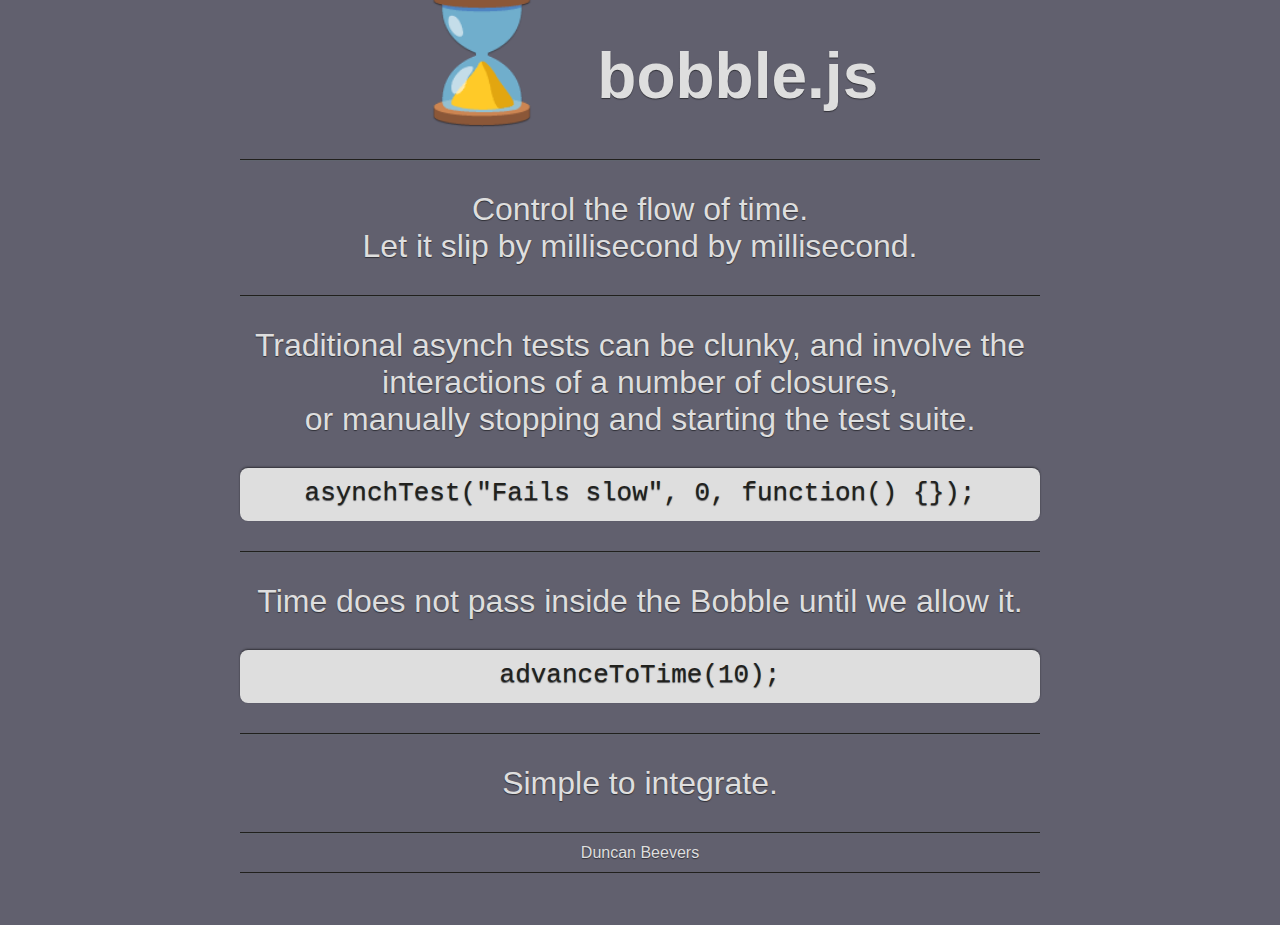
==== index.html @ 1645f32a "First pages commit" ====
<!doctype html>
<html>
  <head>
    <title>Bobble</title>
    <style type="text/css">
      body {
        font-family: sans-serif;
        background-color: #61606e;
        color: #dedede;
        text-shadow: rgba(29, 29, 33, 0.699219) 0px 1px 3px;
        text-align: center;
        width: 800px;
        margin-left: auto;
        margin-right: auto;
        font-size: 2em;
      }
      a {
        color: #dedede;
        text-decoration: none;
      }
      .header {
        margin-top: -60px;
      }
      .hourglass {
        font-size: 4em;
        padding-bottom: 0px;
      }
      h1 {
        padding: 0px;
        margin: 0px;
        display: inline;
      }
      div {
        padding-top: 30px;
        padding-bottom: 30px;
        border-top: 1px solid #60646e;
        border-bottom: 1px solid #21201d;
        text-shadow: rgba(29, 29, 33, 0.699219) 0px 1px 1px;
        clear: both;
      }
      code {
        margin-top: 30px;
        padding: 10px 10px 13px 10px;
        display: block;
        background-color: #dedede;
        border-radius: 8px;
        color: #21211d;
        -webkit-box-shadow: 0px -1px 2px rgba(29, 29, 33, 0.699219);
      }
      .footer {
        font-size: 0.5em;
        padding: 10px;
      }
    </style>
  </head>
  <body>
    <div class="header">
      <span class="hourglass">
        &#x231B;
      </span>
      <h1>bobble.js</h1>
    </div>
    
    <div>
      Control the flow of time.<br />
      Let it slip by millisecond by millisecond.
    </div>
    
    <div>
      Traditional asynch tests can be clunky, and involve the interactions of a number of closures,<br />
      or manually stopping and starting the test suite.
      <code>
        asynchTest("Fails slow", 0, function() {});
      </code>
    </div>
    
    <div>
      Time does not pass inside the Bobble until we allow it.
      <code>
        advanceToTime(10);
      </code>
    </div>
    
    <div>
      Simple to integrate.
    </div>
    
    <div class="footer">
      <a href="http://www.dweebd.com">Duncan Beevers</a>
    </div>
    
  </body>
</html>
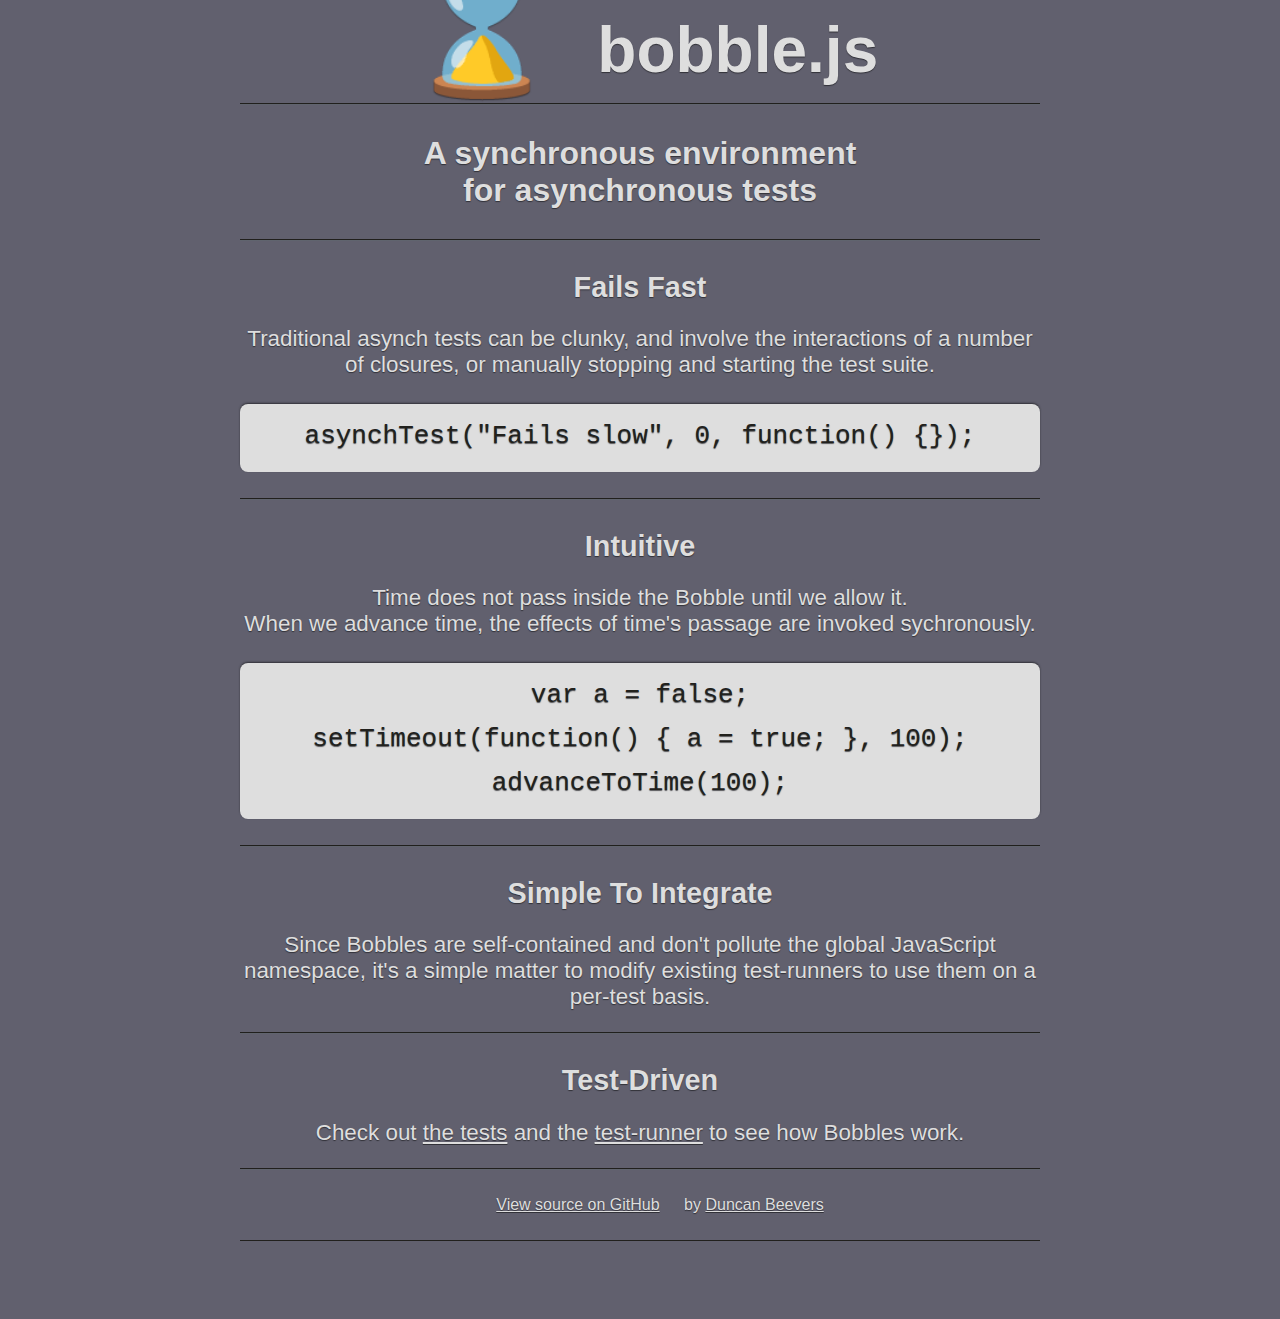
==== commit 2a32cb50: "Update gh-pages" ====
--- a/index.html
+++ b/index.html
@@ -16,10 +16,9 @@
       }
       a {
         color: #dedede;
-        text-decoration: none;
       }
       .header {
-        margin-top: -60px;
+        margin-top: -86px;
       }
       .hourglass {
         font-size: 4em;
@@ -30,19 +29,29 @@
         margin: 0px;
         display: inline;
       }
+      h2 {
+        font-size: 1em;
+        margin: 0px;
+        padding-bottom: 30px;
+      }
+      h3 {
+        font-size: 0.9em;
+        margin: 0px;
+      }
       div {
         padding-top: 30px;
-        padding-bottom: 30px;
         border-top: 1px solid #60646e;
         border-bottom: 1px solid #21201d;
         text-shadow: rgba(29, 29, 33, 0.699219) 0px 1px 1px;
-        clear: both;
       }
-      code {
-        margin-top: 30px;
+      p {
+        font-size: 0.7em;
+      }
+      pre {
         padding: 10px 10px 13px 10px;
         display: block;
         background-color: #dedede;
+        line-height: 1.7em;
         border-radius: 8px;
         color: #21211d;
         -webkit-box-shadow: 0px -1px 2px rgba(29, 29, 33, 0.699219);
@@ -50,6 +59,16 @@
       .footer {
         font-size: 0.5em;
         padding: 10px;
+      }
+      ul {
+        margin-left: auto;
+        margin-right: auto;
+        list-style-type: none;
+      }
+      li {
+        display: inline;
+        margin-left: 10px;
+        margin-right: 10px;
       }
     </style>
   </head>
@@ -62,31 +81,53 @@
     </div>
     
     <div>
-      Control the flow of time.<br />
-      Let it slip by millisecond by millisecond.
+      <h2>
+        A synchronous environment<br /> for asynchronous tests
+      </h2>
     </div>
     
     <div>
-      Traditional asynch tests can be clunky, and involve the interactions of a number of closures,<br />
-      or manually stopping and starting the test suite.
-      <code>
-        asynchTest("Fails slow", 0, function() {});
-      </code>
+      <h3>Fails Fast</h3>
+      <p>
+        Traditional asynch tests can be clunky, and involve the interactions of a number of closures,
+        or manually stopping and starting the test suite.
+      </p>
+      <pre>
+asynchTest("Fails slow", 0, function() {});</pre>
     </div>
     
     <div>
-      Time does not pass inside the Bobble until we allow it.
-      <code>
-        advanceToTime(10);
-      </code>
+      <h3>Intuitive</h3>
+      <p>
+        Time does not pass inside the Bobble until we allow it.<br />
+        When we advance time, the effects of time's passage are invoked sychronously.
+      </p>
+      <pre>
+var a = false;
+setTimeout(function() { a = true; }, 100);
+advanceToTime(100);</pre>
     </div>
     
     <div>
-      Simple to integrate.
+      <h3>Simple To Integrate</h3>
+      <p>
+        Since Bobbles are self-contained and don't pollute the global JavaScript namespace, it's a
+        simple matter to modify existing test-runners to use them on a per-test basis.
+      </p>
+    </div>
+    
+    <div>
+      <h3>Test-Driven</h3>
+      <p>
+        Check out <a href="http://github.com/duncanbeevers/bobble/blob/master/test/bobble-test.html#L12-213">the tests</a> and the <a href="http://github.com/duncanbeevers/bobble/blob/master/test/bobbled-tests-runner.js#L26-36">test-runner</a> to see how Bobbles work.
+      </p>
     </div>
     
     <div class="footer">
-      <a href="http://www.dweebd.com">Duncan Beevers</a>
+      <ul>
+        <li><a href="http://github.com/duncanbeevers/bobble">View source on GitHub</a></li>
+        <li>by <a href="http://www.dweebd.com">Duncan Beevers</a></li>
+      </ul>
     </div>
     
   </body>
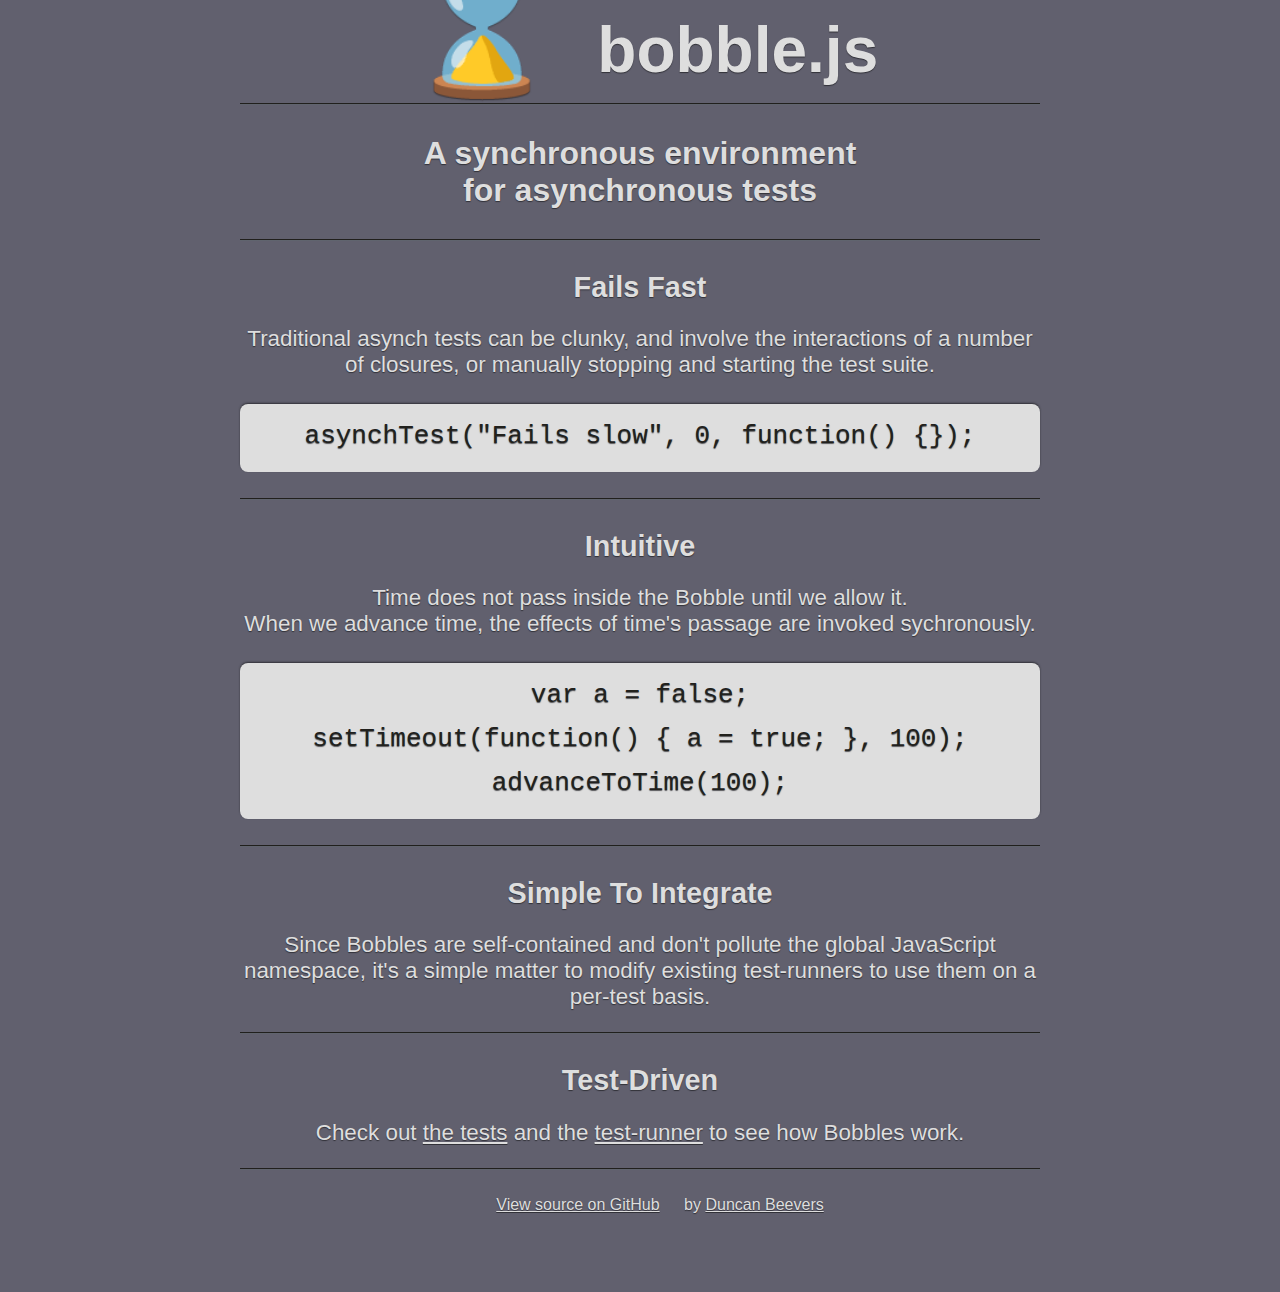
==== commit 4df57dba: "Clean up footer" ====
--- a/index.html
+++ b/index.html
@@ -58,7 +58,8 @@
       }
       .footer {
         font-size: 0.5em;
-        padding: 10px;
+        padding: 10px 10px 0px 10px;
+        border-bottom: none;
       }
       ul {
         margin-left: auto;
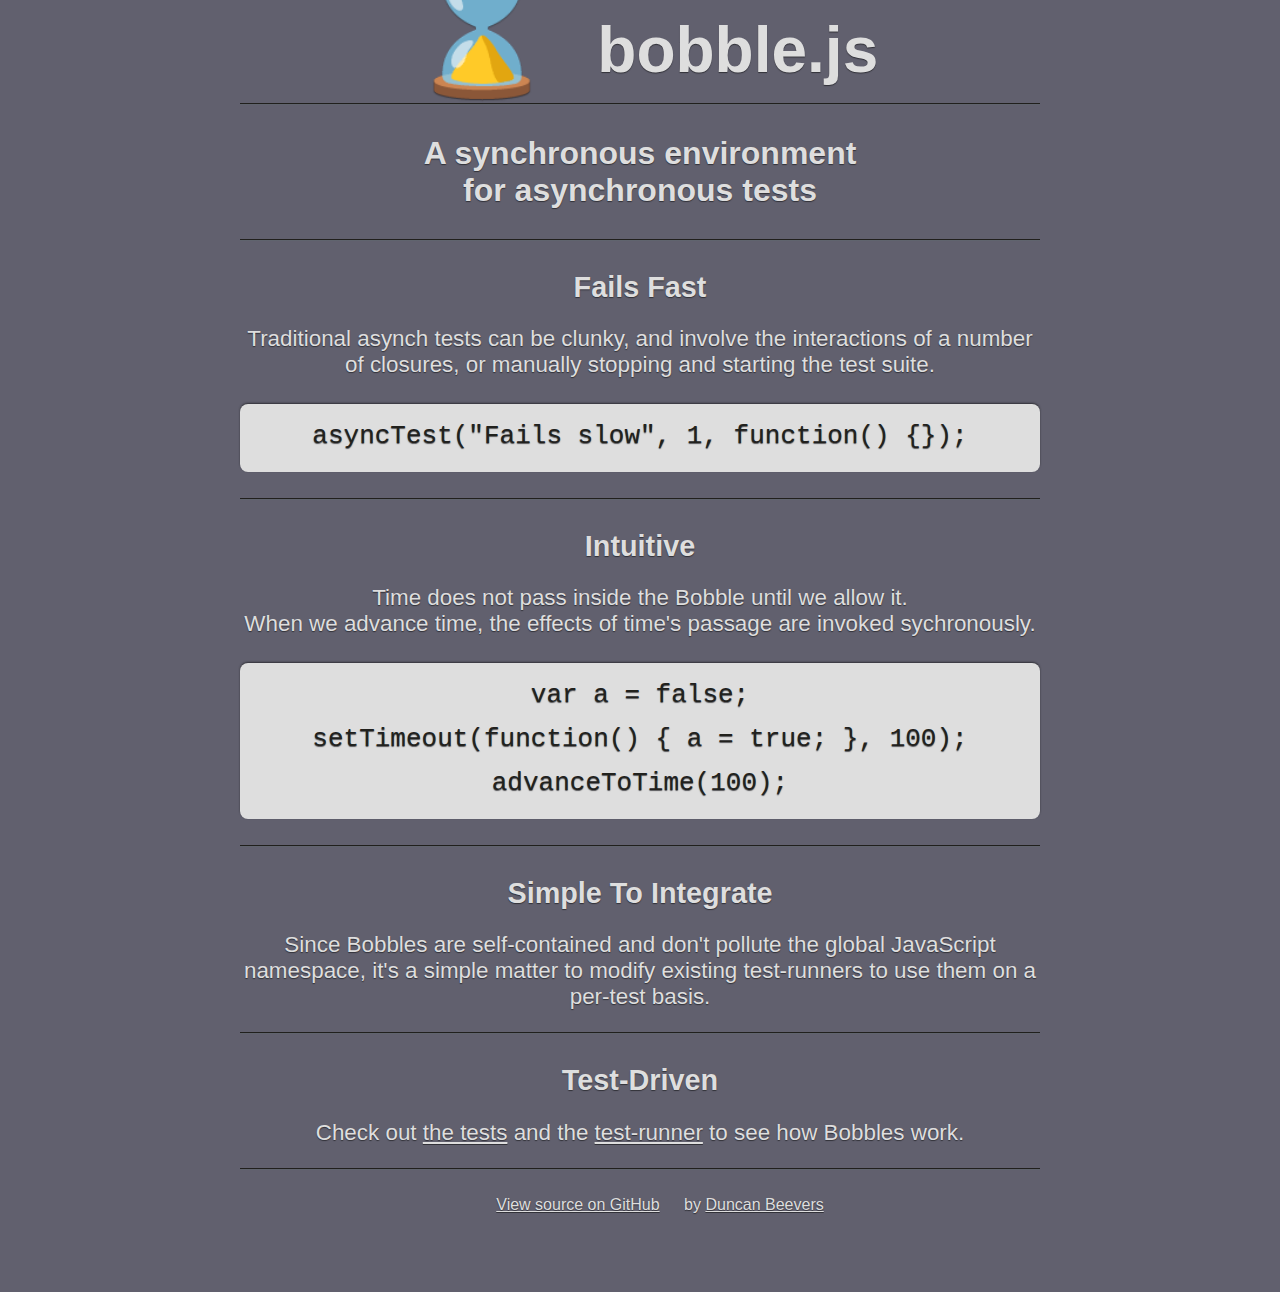
==== commit 3c82cdf2: "Use actual QUnit method call instead of made-up asynchTest" ====
--- a/index.html
+++ b/index.html
@@ -94,7 +94,7 @@
         or manually stopping and starting the test suite.
       </p>
       <pre>
-asynchTest("Fails slow", 0, function() {});</pre>
+asyncTest("Fails slow", 1, function() {});</pre>
     </div>
     
     <div>
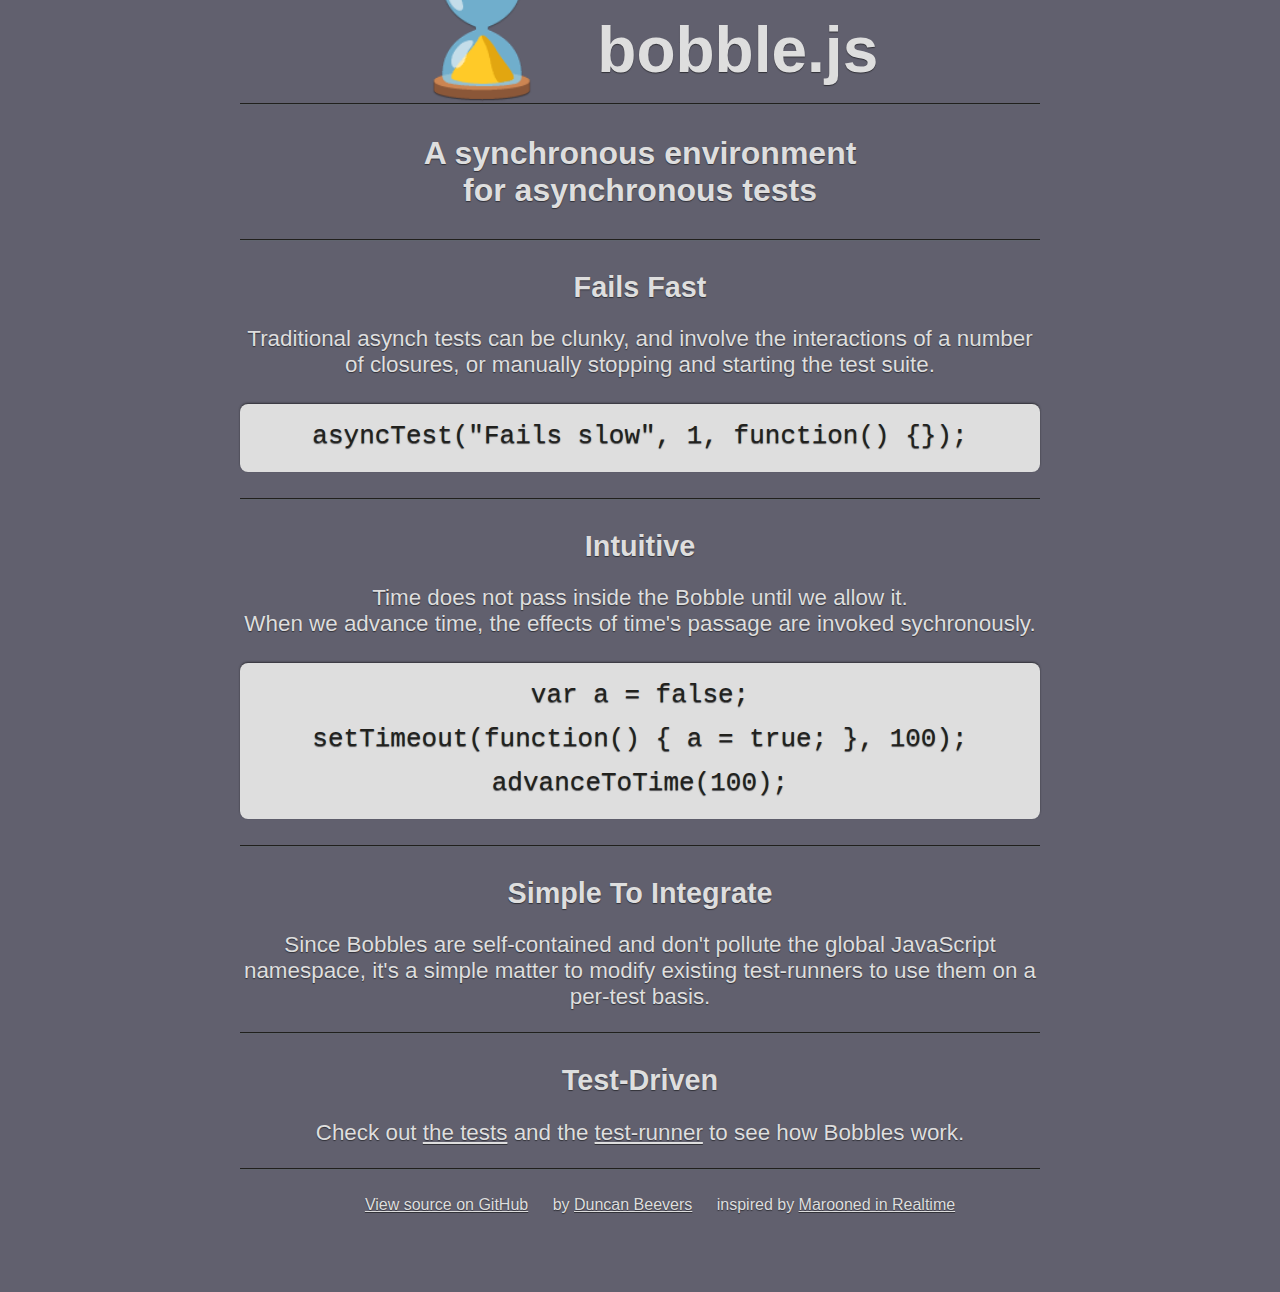
==== commit b4eeb7a2: "Props to Vinge" ====
--- a/index.html
+++ b/index.html
@@ -128,6 +128,7 @@
       <ul>
         <li><a href="http://github.com/duncanbeevers/bobble">View source on GitHub</a></li>
         <li>by <a href="http://www.dweebd.com">Duncan Beevers</a></li>
+        <li>inspired by <a href="http://www.amazon.com/gp/product/0765308843?ie=UTF8&tag=duncanbeevers-20&linkCode=as2&camp=1789&creative=390957&creativeASIN=0765308843">Marooned in Realtime</a></li>
       </ul>
     </div>
     
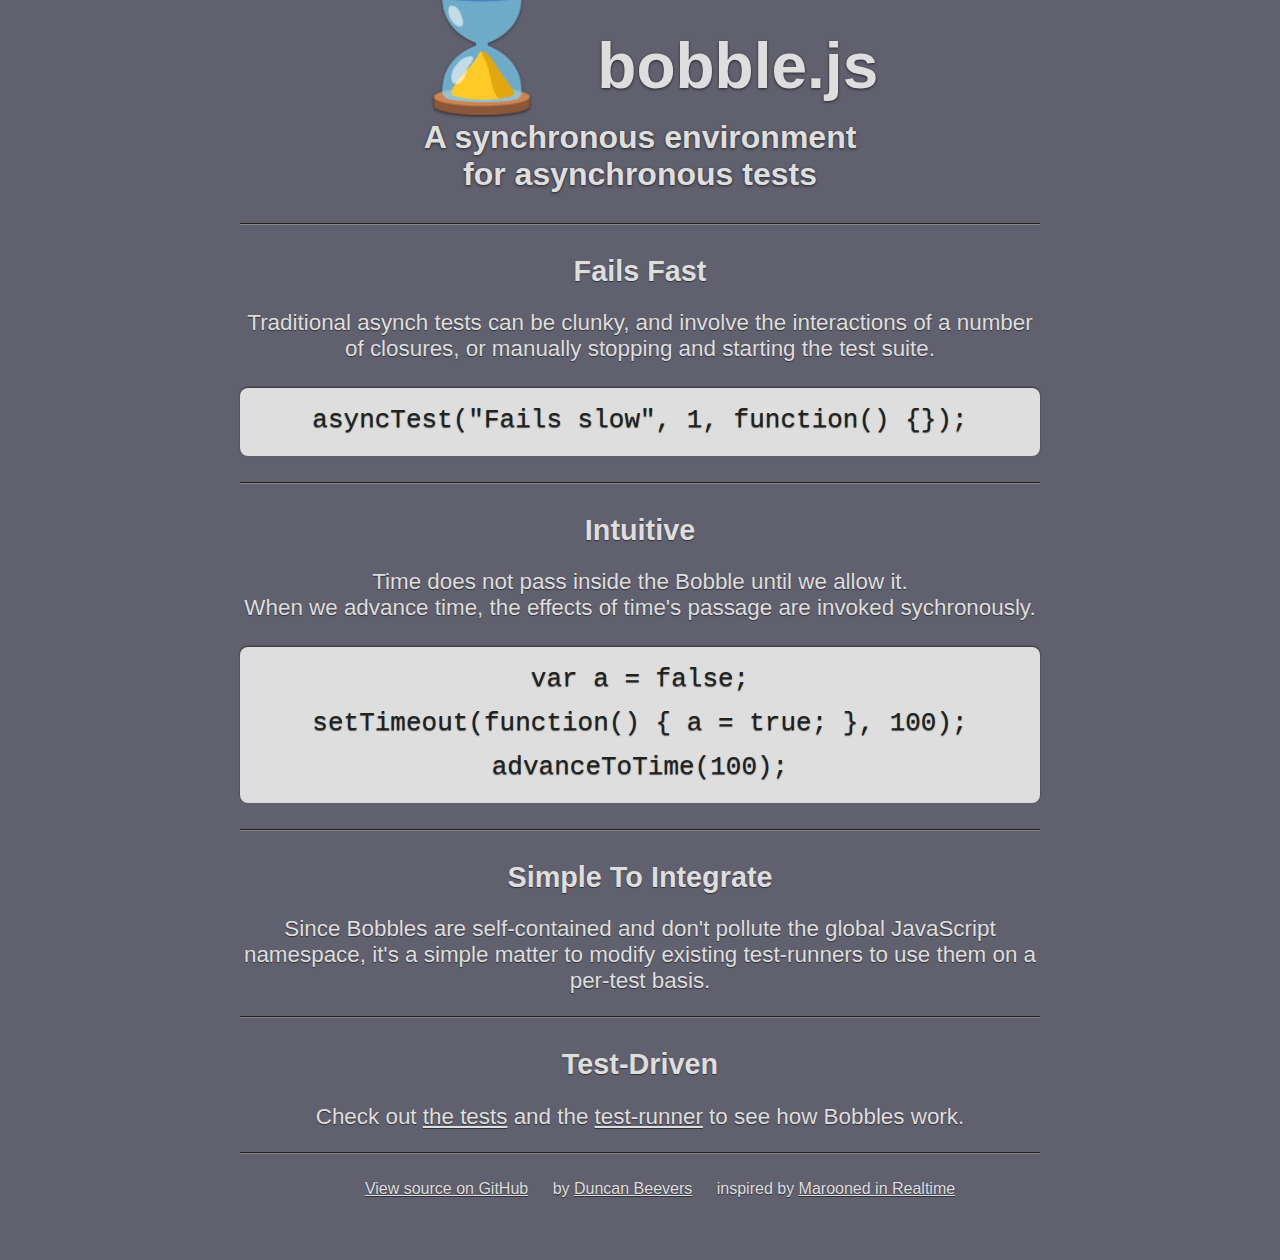
==== commit bebec11f: "Combine header sections, tweak styles" ====
--- a/index.html
+++ b/index.html
@@ -7,7 +7,6 @@
         font-family: sans-serif;
         background-color: #61606e;
         color: #dedede;
-        text-shadow: rgba(29, 29, 33, 0.699219) 0px 1px 3px;
         text-align: center;
         width: 800px;
         margin-left: auto;
@@ -18,7 +17,8 @@
         color: #dedede;
       }
       .header {
-        margin-top: -86px;
+        margin-top: -70px;
+        text-shadow: rgba(29, 29, 33, 0.899219) 0px 1px 3px;
       }
       .hourglass {
         font-size: 4em;
@@ -40,7 +40,7 @@
       }
       div {
         padding-top: 30px;
-        border-top: 1px solid #60646e;
+        border-top: 1px solid #888;
         border-bottom: 1px solid #21201d;
         text-shadow: rgba(29, 29, 33, 0.699219) 0px 1px 1px;
       }
@@ -71,6 +71,12 @@
         margin-left: 10px;
         margin-right: 10px;
       }
+      li:first-child {
+        margin-left: 0px;
+      }
+      li:last-child {
+        margin-right: 0px;
+      }
     </style>
   </head>
   <body>
@@ -79,9 +85,6 @@
         &#x231B;
       </span>
       <h1>bobble.js</h1>
-    </div>
-    
-    <div>
       <h2>
         A synchronous environment<br /> for asynchronous tests
       </h2>
